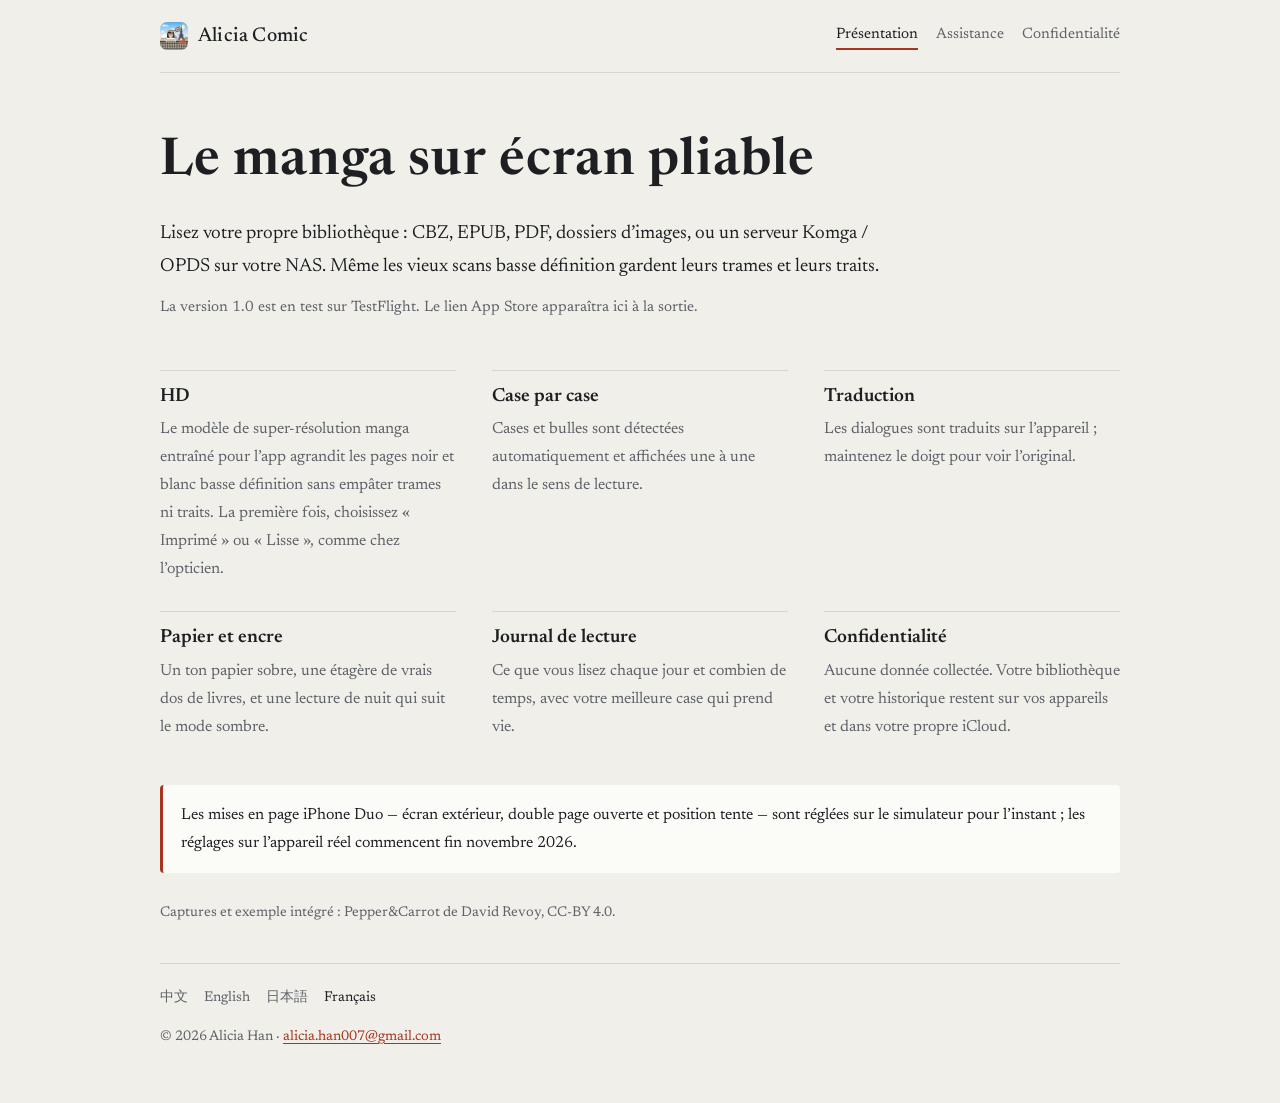
==== fr/index.html @ 656c2e0b "Alicia Comic 小站：介绍、支持、隐私政策（中 / 英 / 日 / 法） Co-Authored-By: Claude Opus 5.5 <noreply@anthropic.com>" ====
<!doctype html>
<html lang="fr">
<head>
<meta charset="utf-8">
<meta name="viewport" content="width=device-width,initial-scale=1">
<title>Alicia Comic — Le manga sur écran pliable</title>
<meta name="description" content="Le manga sur écran pliable">
<link rel="preconnect" href="https://fonts.googleapis.com"><link rel="preconnect" href="https://fonts.gstatic.com" crossorigin>
<link rel="stylesheet" href="https://fonts.googleapis.com/css2?family=Newsreader:opsz,wght@6..72,400;6..72,500&family=Noto+Serif+SC:wght@400;600&family=Noto+Serif+JP:wght@400;600&display=swap">
<link rel="stylesheet" href="../assets/site.css">
<link rel="icon" href="../assets/icon.png">
<style>:root{--display:Newsreader}</style>
</head>
<body>
<header class="bar"><a class="brand" href="./"><img src="../assets/icon.png" alt="" width="28" height="28">Alicia Comic</a><nav><a href="./" aria-current=page>Présentation</a><a href="support.html">Assistance</a><a href="privacy.html">Confidentialité</a></nav></header>
<main>
<section class="hero"><h1>Le manga sur écran pliable</h1><p class="lead">Lisez votre propre bibliothèque : CBZ, EPUB, PDF, dossiers d’images, ou un serveur Komga / OPDS sur votre NAS. Même les vieux scans basse définition gardent leurs trames et leurs traits.</p><p class="status">La version 1.0 est en test sur TestFlight. Le lien App Store apparaîtra ici à la sortie.</p></section>

<section><ul class="features"><li><h3>HD</h3><p>Le modèle de super-résolution manga entraîné pour l’app agrandit les pages noir et blanc basse définition sans empâter trames ni traits. La première fois, choisissez « Imprimé » ou « Lisse », comme chez l’opticien.</p></li><li><h3>Case par case</h3><p>Cases et bulles sont détectées automatiquement et affichées une à une dans le sens de lecture.</p></li><li><h3>Traduction</h3><p>Les dialogues sont traduits sur l’appareil ; maintenez le doigt pour voir l’original.</p></li><li><h3>Papier et encre</h3><p>Un ton papier sobre, une étagère de vrais dos de livres, et une lecture de nuit qui suit le mode sombre.</p></li><li><h3>Journal de lecture</h3><p>Ce que vous lisez chaque jour et combien de temps, avec votre meilleure case qui prend vie.</p></li><li><h3>Confidentialité</h3><p>Aucune donnée collectée. Votre bibliothèque et votre historique restent sur vos appareils et dans votre propre iCloud.</p></li></ul><p class="note">Les mises en page iPhone Duo — écran extérieur, double page ouverte et position tente — sont réglées sur le simulateur pour l’instant ; les réglages sur l’appareil réel commencent fin novembre 2026.</p><p class="credit">Captures et exemple intégré : Pepper&amp;Carrot de David Revoy, CC-BY 4.0.</p></section>
</main>
<footer><nav class="langs"><a href="../zh/" lang="zh-Hans">中文</a><a href="../en/" lang="en">English</a><a href="../ja/" lang="ja">日本語</a><a href="../fr/" lang="fr" aria-current=true>Français</a></nav><p>© 2026 Alicia Han · <a href="mailto:alicia.han007@gmail.com">alicia.han007@gmail.com</a></p></footer>
</body>
</html>
---- assets/site.css ----
/* Alicia Comic 小站：纸与墨，和 App 一个调子。 */
:root{--paper:#F1EFEA;--card:#FBFBF8;--ink:#1D1F22;--ink2:#5E6268;--rule:rgba(29,31,34,.12);--accent:#A8361F;
  --display:'Noto Serif SC';--body:'Noto Serif SC','Noto Serif JP',Newsreader,'Songti SC',Georgia,serif;color-scheme:light}
@media (prefers-color-scheme:dark){:root{--paper:#1D1A17;--card:#2A2622;--ink:#EDE4D4;--ink2:#A39885;--rule:rgba(237,228,212,.14);--accent:#E0876B;color-scheme:dark}}
*{box-sizing:border-box}
html{-webkit-text-size-adjust:100%}
body{margin:0;background:var(--paper);color:var(--ink);font:17px/1.75 var(--body);
  padding-left:max(20px,env(safe-area-inset-left));padding-right:max(20px,env(safe-area-inset-right))}
html:lang(ja){--body:'Noto Serif JP','Hiragino Mincho ProN',serif}
html:lang(en),html:lang(fr){--body:Newsreader,Georgia,serif}
a{color:var(--accent);text-underline-offset:3px}
.bar,main,footer{max-width:960px;margin:0 auto}
.bar{display:flex;align-items:center;justify-content:space-between;gap:16px;padding:22px 0;border-bottom:1px solid var(--rule);flex-wrap:wrap}
.brand{display:flex;align-items:center;gap:10px;color:var(--ink);text-decoration:none;font:500 20px/1 Newsreader,Georgia,serif;letter-spacing:.01em}
.brand img{border-radius:7px}
.bar nav{display:flex;gap:18px;flex-wrap:wrap}
.bar nav a{color:var(--ink2);text-decoration:none;font-size:15px}
.bar nav a[aria-current]{color:var(--ink);border-bottom:2px solid var(--accent)}
main{padding:56px 0 24px}
h1,h2,h3{font-family:var(--display),var(--body);font-weight:600;text-wrap:balance;line-height:1.3}
.hero h1{font-size:clamp(32px,6vw,52px);margin:0 0 20px;letter-spacing:.02em}
.lead{font-size:19px;color:var(--ink);max-width:40em;margin:0 0 12px}
.status{color:var(--ink2);font-size:15px;margin:0}
.shots{display:flex;gap:16px;overflow-x:auto;padding:40px 0 8px;scroll-snap-type:x mandatory}
.shots img{flex:0 0 auto;width:min(240px,62vw);height:auto;border-radius:14px;scroll-snap-align:start;box-shadow:0 18px 36px -24px rgba(0,0,0,.5)}
.features{list-style:none;padding:0;margin:48px 0 0;display:grid;grid-template-columns:repeat(auto-fit,minmax(260px,1fr));gap:28px 36px}
.features li{border-top:1px solid var(--rule);padding-top:14px;min-width:0}
.features h3{font-size:19px;margin:0 0 6px}
.features p{margin:0;color:var(--ink2);font-size:16px}
.note{margin:44px 0 0;padding:16px 18px;background:var(--card);border-left:3px solid var(--accent);border-radius:4px;font-size:16px}
.credit{color:var(--ink2);font-size:14px;margin-top:28px}
.doc{max-width:40em}
.doc h1{font-size:clamp(30px,5vw,42px);margin:0 0 14px}
.doc h2{font-size:20px;margin:34px 0 6px}
.doc p{margin:0 0 10px}
.meta{color:var(--ink2);font-size:14px}
.contact{margin:18px 0 30px}
details{border-top:1px solid var(--rule);padding:14px 0}
details:last-of-type{border-bottom:1px solid var(--rule)}
summary{cursor:pointer;font-weight:600;font-family:var(--display),var(--body)}
details p{color:var(--ink2);margin:10px 0 0}
footer{border-top:1px solid var(--rule);padding:22px 0 40px;color:var(--ink2);font-size:14px}
.langs{display:flex;gap:16px;flex-wrap:wrap;margin-bottom:8px}
.langs a{color:var(--ink2);text-decoration:none}
.langs a[aria-current]{color:var(--ink)}
.pick{min-height:80vh;display:flex;flex-direction:column;align-items:center;justify-content:center;gap:12px;text-align:center}
.pick img{border-radius:14px}
.pick h1{font:500 34px/1.2 Newsreader,Georgia,serif;margin:0}
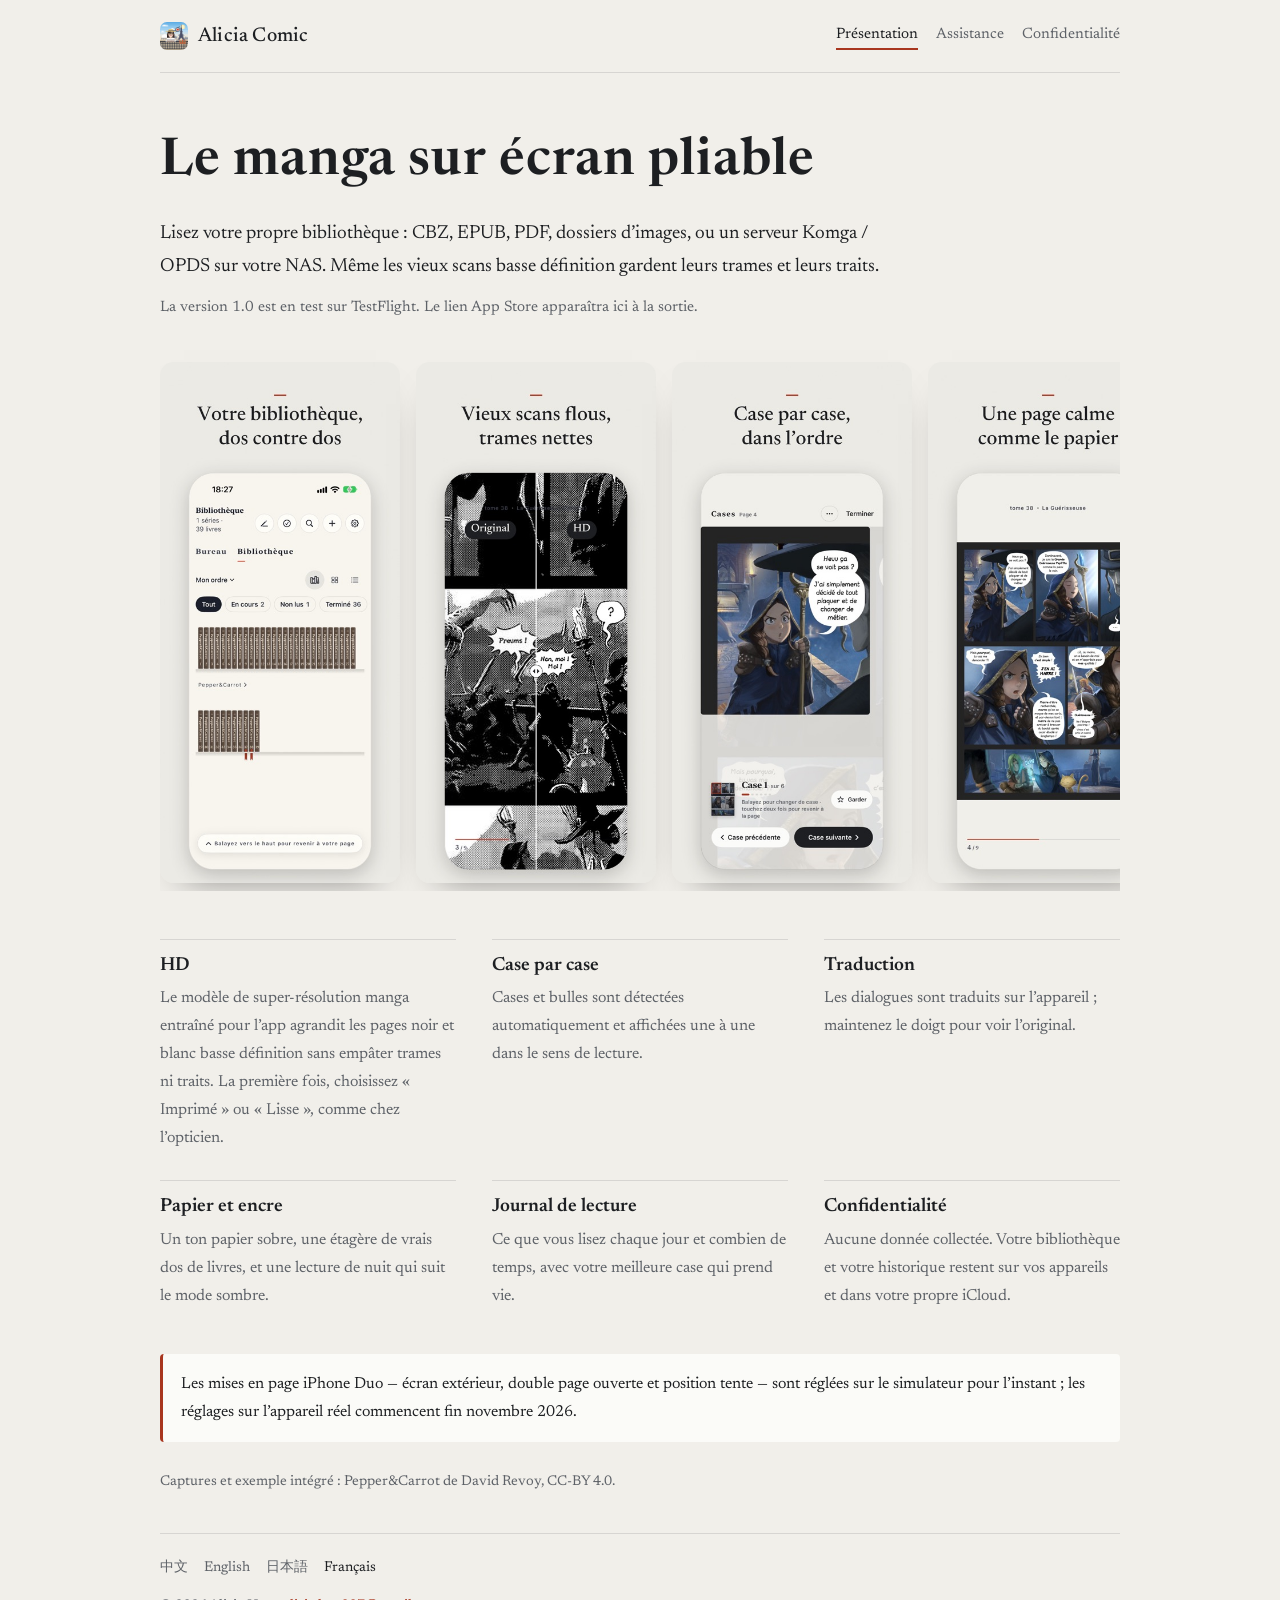
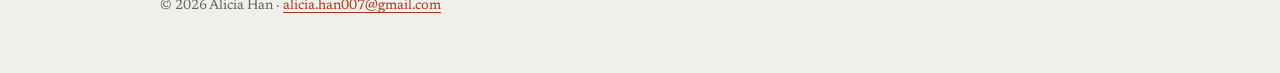
==== commit 5238127d: "首页加四种语言的截图 Co-Authored-By: Claude Opus 5.5 <noreply@anthropic.com>" ====
--- a/fr/index.html
+++ b/fr/index.html
@@ -15,7 +15,7 @@
 <header class="bar"><a class="brand" href="./"><img src="../assets/icon.png" alt="" width="28" height="28">Alicia Comic</a><nav><a href="./" aria-current=page>Présentation</a><a href="support.html">Assistance</a><a href="privacy.html">Confidentialité</a></nav></header>
 <main>
 <section class="hero"><h1>Le manga sur écran pliable</h1><p class="lead">Lisez votre propre bibliothèque : CBZ, EPUB, PDF, dossiers d’images, ou un serveur Komga / OPDS sur votre NAS. Même les vieux scans basse définition gardent leurs trames et leurs traits.</p><p class="status">La version 1.0 est en test sur TestFlight. Le lien App Store apparaîtra ici à la sortie.</p></section>
-
+<section class="shots"><img src="../assets/shots/fr-1.jpg" alt="" loading="lazy" width="420" height="912"><img src="../assets/shots/fr-2.jpg" alt="" loading="lazy" width="420" height="912"><img src="../assets/shots/fr-3.jpg" alt="" loading="lazy" width="420" height="912"><img src="../assets/shots/fr-4.jpg" alt="" loading="lazy" width="420" height="912"><img src="../assets/shots/fr-5.jpg" alt="" loading="lazy" width="420" height="912"><img src="../assets/shots/fr-6.jpg" alt="" loading="lazy" width="420" height="912"></section>
 <section><ul class="features"><li><h3>HD</h3><p>Le modèle de super-résolution manga entraîné pour l’app agrandit les pages noir et blanc basse définition sans empâter trames ni traits. La première fois, choisissez « Imprimé » ou « Lisse », comme chez l’opticien.</p></li><li><h3>Case par case</h3><p>Cases et bulles sont détectées automatiquement et affichées une à une dans le sens de lecture.</p></li><li><h3>Traduction</h3><p>Les dialogues sont traduits sur l’appareil ; maintenez le doigt pour voir l’original.</p></li><li><h3>Papier et encre</h3><p>Un ton papier sobre, une étagère de vrais dos de livres, et une lecture de nuit qui suit le mode sombre.</p></li><li><h3>Journal de lecture</h3><p>Ce que vous lisez chaque jour et combien de temps, avec votre meilleure case qui prend vie.</p></li><li><h3>Confidentialité</h3><p>Aucune donnée collectée. Votre bibliothèque et votre historique restent sur vos appareils et dans votre propre iCloud.</p></li></ul><p class="note">Les mises en page iPhone Duo — écran extérieur, double page ouverte et position tente — sont réglées sur le simulateur pour l’instant ; les réglages sur l’appareil réel commencent fin novembre 2026.</p><p class="credit">Captures et exemple intégré : Pepper&amp;Carrot de David Revoy, CC-BY 4.0.</p></section>
 </main>
 <footer><nav class="langs"><a href="../zh/" lang="zh-Hans">中文</a><a href="../en/" lang="en">English</a><a href="../ja/" lang="ja">日本語</a><a href="../fr/" lang="fr" aria-current=true>Français</a></nav><p>© 2026 Alicia Han · <a href="mailto:alicia.han007@gmail.com">alicia.han007@gmail.com</a></p></footer>
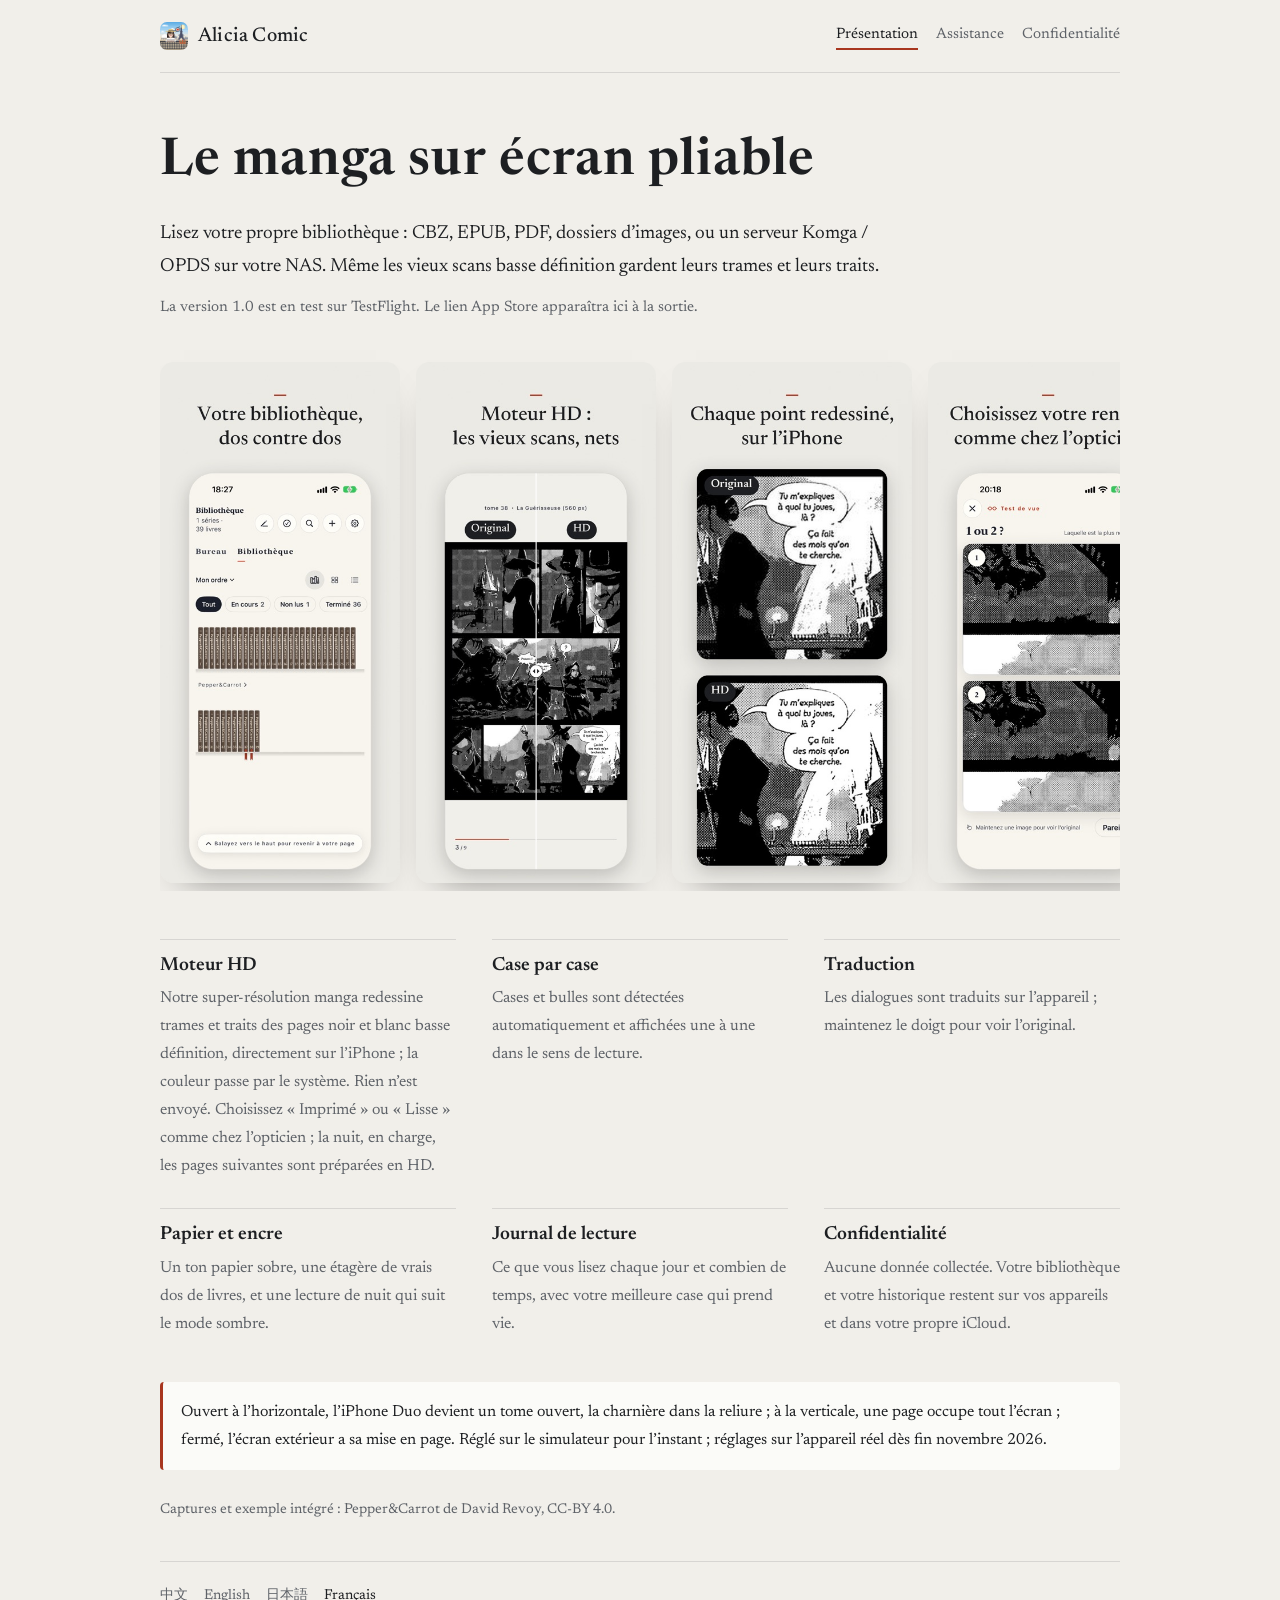
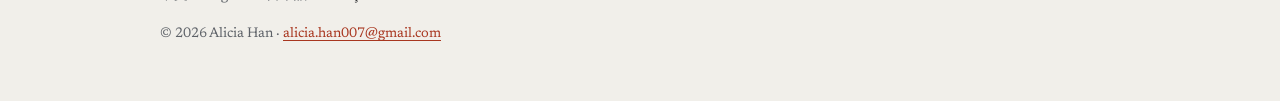
==== commit dd588b64: "超清引擎与 Duo 内屏写进介绍；首页截图换成 8 张 Co-Authored-By: Claude Opus 5.5 <noreply@anthropic.com>" ====
--- a/fr/index.html
+++ b/fr/index.html
@@ -15,8 +15,8 @@
 <header class="bar"><a class="brand" href="./"><img src="../assets/icon.png" alt="" width="28" height="28">Alicia Comic</a><nav><a href="./" aria-current=page>Présentation</a><a href="support.html">Assistance</a><a href="privacy.html">Confidentialité</a></nav></header>
 <main>
 <section class="hero"><h1>Le manga sur écran pliable</h1><p class="lead">Lisez votre propre bibliothèque : CBZ, EPUB, PDF, dossiers d’images, ou un serveur Komga / OPDS sur votre NAS. Même les vieux scans basse définition gardent leurs trames et leurs traits.</p><p class="status">La version 1.0 est en test sur TestFlight. Le lien App Store apparaîtra ici à la sortie.</p></section>
-<section class="shots"><img src="../assets/shots/fr-1.jpg" alt="" loading="lazy" width="420" height="912"><img src="../assets/shots/fr-2.jpg" alt="" loading="lazy" width="420" height="912"><img src="../assets/shots/fr-3.jpg" alt="" loading="lazy" width="420" height="912"><img src="../assets/shots/fr-4.jpg" alt="" loading="lazy" width="420" height="912"><img src="../assets/shots/fr-5.jpg" alt="" loading="lazy" width="420" height="912"><img src="../assets/shots/fr-6.jpg" alt="" loading="lazy" width="420" height="912"></section>
-<section><ul class="features"><li><h3>HD</h3><p>Le modèle de super-résolution manga entraîné pour l’app agrandit les pages noir et blanc basse définition sans empâter trames ni traits. La première fois, choisissez « Imprimé » ou « Lisse », comme chez l’opticien.</p></li><li><h3>Case par case</h3><p>Cases et bulles sont détectées automatiquement et affichées une à une dans le sens de lecture.</p></li><li><h3>Traduction</h3><p>Les dialogues sont traduits sur l’appareil ; maintenez le doigt pour voir l’original.</p></li><li><h3>Papier et encre</h3><p>Un ton papier sobre, une étagère de vrais dos de livres, et une lecture de nuit qui suit le mode sombre.</p></li><li><h3>Journal de lecture</h3><p>Ce que vous lisez chaque jour et combien de temps, avec votre meilleure case qui prend vie.</p></li><li><h3>Confidentialité</h3><p>Aucune donnée collectée. Votre bibliothèque et votre historique restent sur vos appareils et dans votre propre iCloud.</p></li></ul><p class="note">Les mises en page iPhone Duo — écran extérieur, double page ouverte et position tente — sont réglées sur le simulateur pour l’instant ; les réglages sur l’appareil réel commencent fin novembre 2026.</p><p class="credit">Captures et exemple intégré : Pepper&amp;Carrot de David Revoy, CC-BY 4.0.</p></section>
+<section class="shots"><img src="../assets/shots/fr-1.jpg" alt="" loading="lazy" width="420" height="912"><img src="../assets/shots/fr-2.jpg" alt="" loading="lazy" width="420" height="912"><img src="../assets/shots/fr-3.jpg" alt="" loading="lazy" width="420" height="912"><img src="../assets/shots/fr-4.jpg" alt="" loading="lazy" width="420" height="912"><img src="../assets/shots/fr-5.jpg" alt="" loading="lazy" width="420" height="912"><img src="../assets/shots/fr-6.jpg" alt="" loading="lazy" width="420" height="912"><img src="../assets/shots/fr-7.jpg" alt="" loading="lazy" width="420" height="912"><img src="../assets/shots/fr-8.jpg" alt="" loading="lazy" width="420" height="912"></section>
+<section><ul class="features"><li><h3>Moteur HD</h3><p>Notre super-résolution manga redessine trames et traits des pages noir et blanc basse définition, directement sur l’iPhone ; la couleur passe par le système. Rien n’est envoyé. Choisissez « Imprimé » ou « Lisse » comme chez l’opticien ; la nuit, en charge, les pages suivantes sont préparées en HD.</p></li><li><h3>Case par case</h3><p>Cases et bulles sont détectées automatiquement et affichées une à une dans le sens de lecture.</p></li><li><h3>Traduction</h3><p>Les dialogues sont traduits sur l’appareil ; maintenez le doigt pour voir l’original.</p></li><li><h3>Papier et encre</h3><p>Un ton papier sobre, une étagère de vrais dos de livres, et une lecture de nuit qui suit le mode sombre.</p></li><li><h3>Journal de lecture</h3><p>Ce que vous lisez chaque jour et combien de temps, avec votre meilleure case qui prend vie.</p></li><li><h3>Confidentialité</h3><p>Aucune donnée collectée. Votre bibliothèque et votre historique restent sur vos appareils et dans votre propre iCloud.</p></li></ul><p class="note">Ouvert à l’horizontale, l’iPhone Duo devient un tome ouvert, la charnière dans la reliure ; à la verticale, une page occupe tout l’écran ; fermé, l’écran extérieur a sa mise en page. Réglé sur le simulateur pour l’instant ; réglages sur l’appareil réel dès fin novembre 2026.</p><p class="credit">Captures et exemple intégré : Pepper&amp;Carrot de David Revoy, CC-BY 4.0.</p></section>
 </main>
 <footer><nav class="langs"><a href="../zh/" lang="zh-Hans">中文</a><a href="../en/" lang="en">English</a><a href="../ja/" lang="ja">日本語</a><a href="../fr/" lang="fr" aria-current=true>Français</a></nav><p>© 2026 Alicia Han · <a href="mailto:alicia.han007@gmail.com">alicia.han007@gmail.com</a></p></footer>
 </body>
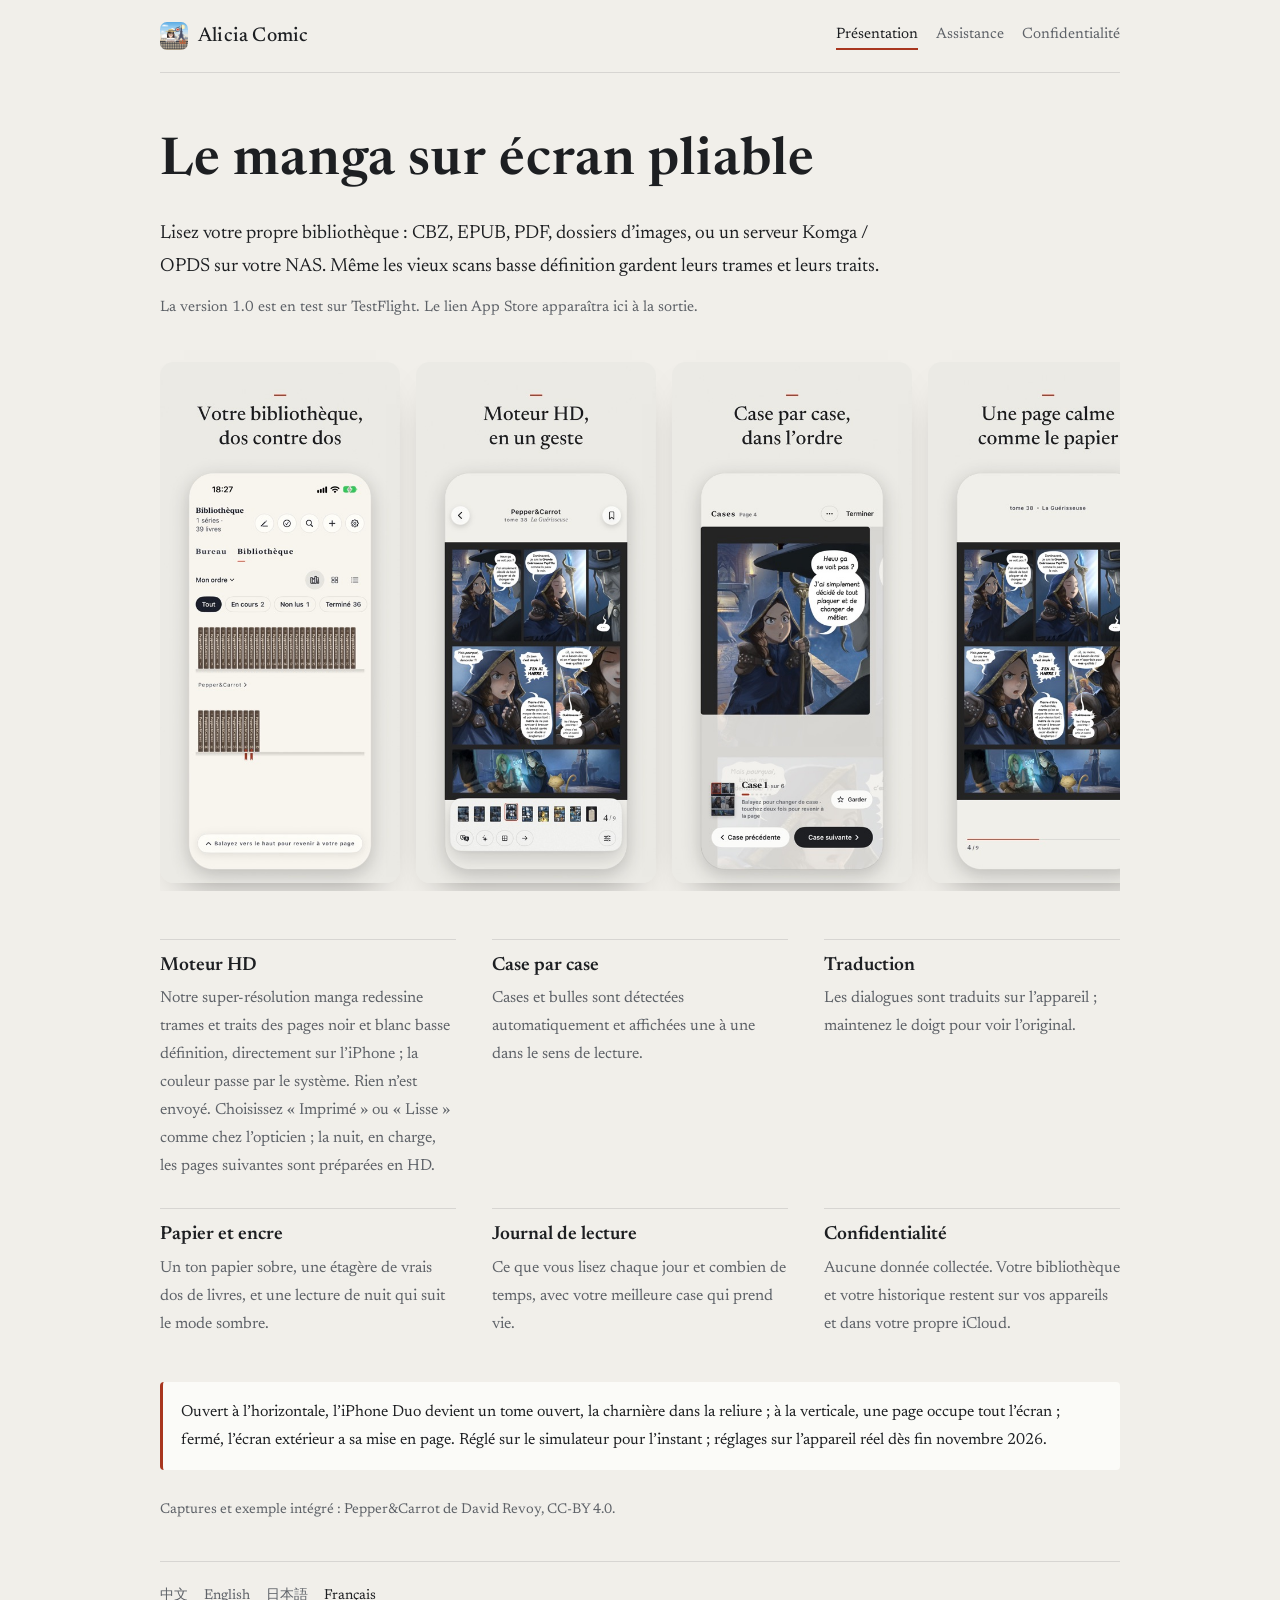
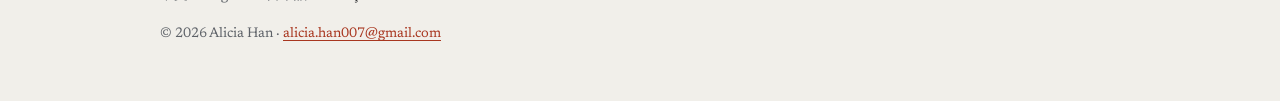
==== commit 78e661fc: "首页截图换成定稿的 6 张 Co-Authored-By: Claude Opus 5.5 <noreply@anthropic.com>" ====
--- a/fr/index.html
+++ b/fr/index.html
@@ -15,7 +15,7 @@
 <header class="bar"><a class="brand" href="./"><img src="../assets/icon.png" alt="" width="28" height="28">Alicia Comic</a><nav><a href="./" aria-current=page>Présentation</a><a href="support.html">Assistance</a><a href="privacy.html">Confidentialité</a></nav></header>
 <main>
 <section class="hero"><h1>Le manga sur écran pliable</h1><p class="lead">Lisez votre propre bibliothèque : CBZ, EPUB, PDF, dossiers d’images, ou un serveur Komga / OPDS sur votre NAS. Même les vieux scans basse définition gardent leurs trames et leurs traits.</p><p class="status">La version 1.0 est en test sur TestFlight. Le lien App Store apparaîtra ici à la sortie.</p></section>
-<section class="shots"><img src="../assets/shots/fr-1.jpg" alt="" loading="lazy" width="420" height="912"><img src="../assets/shots/fr-2.jpg" alt="" loading="lazy" width="420" height="912"><img src="../assets/shots/fr-3.jpg" alt="" loading="lazy" width="420" height="912"><img src="../assets/shots/fr-4.jpg" alt="" loading="lazy" width="420" height="912"><img src="../assets/shots/fr-5.jpg" alt="" loading="lazy" width="420" height="912"><img src="../assets/shots/fr-6.jpg" alt="" loading="lazy" width="420" height="912"><img src="../assets/shots/fr-7.jpg" alt="" loading="lazy" width="420" height="912"><img src="../assets/shots/fr-8.jpg" alt="" loading="lazy" width="420" height="912"></section>
+<section class="shots"><img src="../assets/shots/fr-1.jpg" alt="" loading="lazy" width="420" height="912"><img src="../assets/shots/fr-2.jpg" alt="" loading="lazy" width="420" height="912"><img src="../assets/shots/fr-3.jpg" alt="" loading="lazy" width="420" height="912"><img src="../assets/shots/fr-4.jpg" alt="" loading="lazy" width="420" height="912"><img src="../assets/shots/fr-5.jpg" alt="" loading="lazy" width="420" height="912"><img src="../assets/shots/fr-6.jpg" alt="" loading="lazy" width="420" height="912"></section>
 <section><ul class="features"><li><h3>Moteur HD</h3><p>Notre super-résolution manga redessine trames et traits des pages noir et blanc basse définition, directement sur l’iPhone ; la couleur passe par le système. Rien n’est envoyé. Choisissez « Imprimé » ou « Lisse » comme chez l’opticien ; la nuit, en charge, les pages suivantes sont préparées en HD.</p></li><li><h3>Case par case</h3><p>Cases et bulles sont détectées automatiquement et affichées une à une dans le sens de lecture.</p></li><li><h3>Traduction</h3><p>Les dialogues sont traduits sur l’appareil ; maintenez le doigt pour voir l’original.</p></li><li><h3>Papier et encre</h3><p>Un ton papier sobre, une étagère de vrais dos de livres, et une lecture de nuit qui suit le mode sombre.</p></li><li><h3>Journal de lecture</h3><p>Ce que vous lisez chaque jour et combien de temps, avec votre meilleure case qui prend vie.</p></li><li><h3>Confidentialité</h3><p>Aucune donnée collectée. Votre bibliothèque et votre historique restent sur vos appareils et dans votre propre iCloud.</p></li></ul><p class="note">Ouvert à l’horizontale, l’iPhone Duo devient un tome ouvert, la charnière dans la reliure ; à la verticale, une page occupe tout l’écran ; fermé, l’écran extérieur a sa mise en page. Réglé sur le simulateur pour l’instant ; réglages sur l’appareil réel dès fin novembre 2026.</p><p class="credit">Captures et exemple intégré : Pepper&amp;Carrot de David Revoy, CC-BY 4.0.</p></section>
 </main>
 <footer><nav class="langs"><a href="../zh/" lang="zh-Hans">中文</a><a href="../en/" lang="en">English</a><a href="../ja/" lang="ja">日本語</a><a href="../fr/" lang="fr" aria-current=true>Français</a></nav><p>© 2026 Alicia Han · <a href="mailto:alicia.han007@gmail.com">alicia.han007@gmail.com</a></p></footer>
